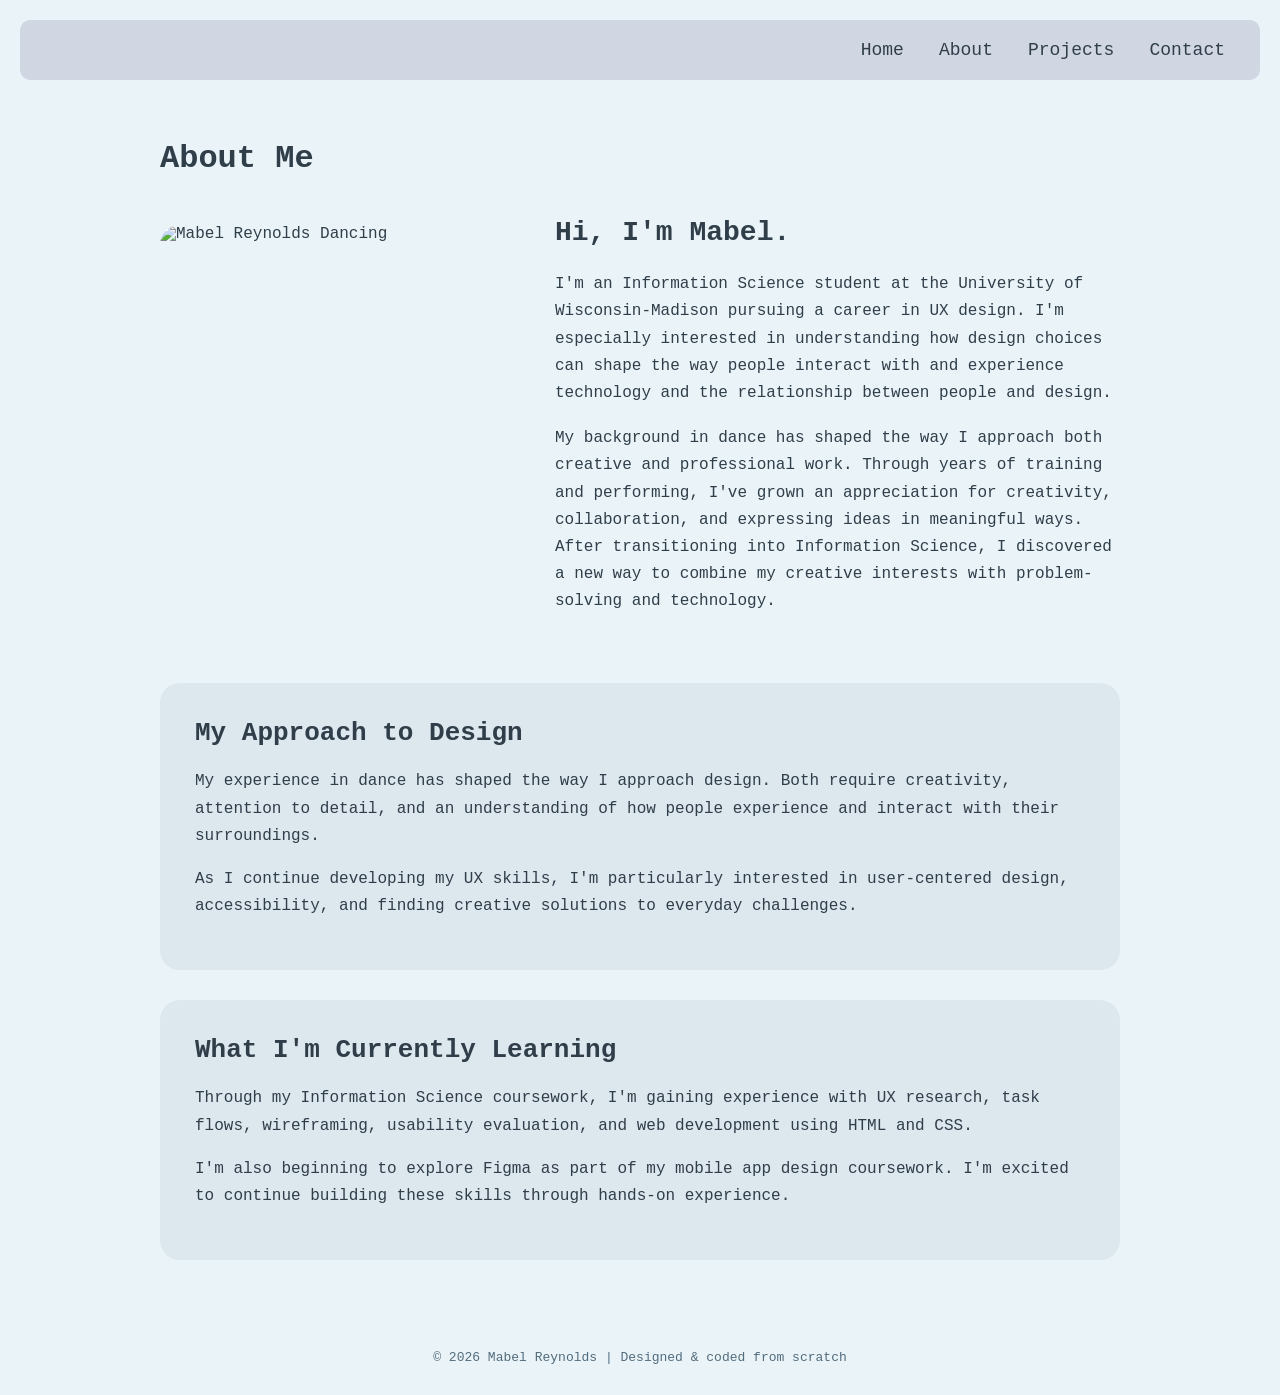
==== reynolds_about.html @ 393c9ef6 "Add files via upload" ====
<!doctype html>
<html>
<head>

    <link href="reynolds_website.css" rel="stylesheet" type="text/css">
    <meta charset="UTF-8">
	<meta name="viewport" content="width=device-width, initial-scale=1.0">
    <title>About - Mabel Reynolds</title>

</head>

<body>

<nav>
    <ul>
        <li><a href="index.html">Home</a></li>
        <li><a href="reynolds_about.html">About</a></li>
        <li><a href="reynolds_projects.html">Projects</a></li>
        <li><a href="reynolds_contact.html">Contact</a></li>
    </ul>
</nav>

    <main class="about">

        <h1>About Me</h1>

        <section class="about-intro">

            <img src="reynolds_dev:images/Dance_image.JPG"
                 alt="Mabel Reynolds Dancing"
                 class="about-picture">

            <div class="about-text">

                <h2>Hi, I'm Mabel.</h2>

                <p>
                    I'm an Information Science student at the University of Wisconsin-Madison pursuing a career in UX
                    design. I'm especially interested in understanding
                    how design choices can shape the way people interact
                    with and experience technology and the relationship between people and design.
                </p>

                <p>
                    My background in dance has shaped the way I approach both creative and professional work. Through years of training and performing, I've grown an appreciation for creativity, collaboration, and expressing ideas in meaningful ways. After transitioning into Information Science, I discovered a new way to combine my creative interests with problem-solving and technology.
                </p>

            </div>

        </section>
		
        <!-- Design Approach -->
        <section class="about-section">
            <h2>My Approach to Design</h2>

            <p>
                My experience in dance has shaped the way
                I approach design. Both require creativity,
                attention to detail, and an understanding
                of how people experience and interact with
                their surroundings.
            </p>

            <p>
                As I continue developing my UX skills,
                I'm particularly interested in
                user-centered design, accessibility,
                and finding creative solutions to
                everyday challenges.
            </p>
        </section>

        <!-- Current Skills -->
        <section class="about-section">
            <h2>What I'm Currently Learning</h2>

            <p>
                Through my Information Science coursework,
                I'm gaining experience with UX research,
                task flows, wireframing, usability
                evaluation, and web development using
                HTML and CSS.
            </p>

            <p>
                I'm also beginning to explore Figma
                as part of my mobile app design coursework.
                I'm excited to continue building these
                skills through hands-on experience.
            </p>
        </section>

    </main>

</body>
	
	
<footer class="site-footer">
    <p>
        © 2026 Mabel Reynolds |
        Designed & coded from scratch
    </p>
</footer>
</html>
---- reynolds_website.css ----
@charset "UTF-8";
/* CSS Document */
.intro {
	width: 960px;
	margin: 60px auto;
	
	display: flex;
	align-items: center;
	gap: 50px;
}

.intro-text {
	flex: 1;
}

.profile-picture {
	width: 400px;
	height: 500px;
	object-fit: cover;
	border-radius: 20px;
}

body {
	margin: 0;
	background-color: #EAF4F8;
	color: #303E4A;
	font-family: Consolas, "Andale Mono", "Lucida Console", "Lucida Sans Typewriter", Monaco, "Courier New", "monospace";
}

/* NAVIGATION BAR */

nav {
    background-color: #D0D7E3;
    width: calc(100% - 40px);
    margin: 20px auto 0;
    padding: 20px 35px;
    border-radius: 10px;
    box-sizing: border-box;
}

nav ul {
    display: flex;
    justify-content: flex-end;
    align-items: center;
    flex-wrap: wrap;
    gap: 35px;
    list-style: none;
    margin: 0;
    padding: 0;
}

nav a {
    color: #303E4A;
    text-decoration: none;
    font-size: 18px;
}

nav a:hover {
    color: #526B7D;
    text-decoration: underline;
}

/* MOBILE NAVIGATION */

@media (max-width: 600px) {
    nav {
        width: calc(100% - 24px);
        margin-top: 12px;
        padding: 15px 20px;
    }

    nav ul {
        gap: 15px;
        justify-content: flex-end;
    }

    nav a {
        font-size: 14px;
    }
}


/* ABOUT PAGE */

.about {
    width: 960px;
    margin: 60px auto;
}

/* About Me section */

.about-intro {
    display: flex;
    align-items: center;
    gap: 50px;
    margin-top: 40px;
    margin-bottom: 70px;
}

.about-picture {
    width: 350px;
    height: 400px;
    object-fit: cover;
    border-radius: 20px;
}

.about-text {
    flex: 1;
}

.about-text h2 {
    margin-top: 0;
    font-size: 28px;
}

.about-text p {
    line-height: 1.6;
}

/* Featured Work Section */

.featured-work {
    display: flex;
    align-items: center;
    gap: 50px;
    margin-top: 70px;
    margin-bottom: 70px;
}

.work-text {
    flex: 1;
}

.work-picture {
    width: 350px;
    height: 400px;
    object-fit: cover;
    border-radius: 20px;
}

/* What I Bring section */

.skills {
    margin-top: 60px;
    margin-bottom: 60px;
}

/* Chat GPT */

.skill-container {
    display: flex;
    gap: 40px;
}

.skill {
    flex: 1;
}

.skill h3 {
    font-size: 20px;
    margin-bottom: 10px;
}

.skill p {
    line-height: 1.5;
}


/* Currently Exploring section */

.interests {
    margin-top: 60px;
    margin-bottom: 60px;
}

.interests p {
    line-height: 1.6;
}


/* PROJECTS PAGE */

.projects {
    width: 90%;
    max-width: 960px;
    margin: 60px auto;
}

.projects-intro {
    margin-bottom: 45px;
}

.projects-intro h1 {
    font-size: 42px;
    margin-bottom: 20px;
}

.projects-intro p {
    line-height: 1.7;
    max-width: 750px;
}

/* Individual project cards */

.project-card {
    background-color: #DCE7EE;
    border-radius: 20px;
    padding: 35px;
    margin-bottom: 30px;
}

.project-info h2 {
    font-size: 25px;
    margin-top: 0;
    margin-bottom: 12px;
}

.project-category {
    font-size: 14px;
    color: #526B7D;
    margin-bottom: 25px;
}

.project-info p {
    line-height: 1.7;
}

/* Project images */

.project-image {
    display: block;
    width: 80%;
    max-width: 600px;
    height: auto;
    margin: 25px auto;
    border-radius: 12px;
}

/* Website links */

.project-link {
    display: inline-block;
    margin-top: 15px;
    padding: 12px 22px;
    background-color: #303E4A;
    color: #FFFFFF;
    text-decoration: none;
    border-radius: 8px;
}

.project-link:hover {
    background-color: #526B7D;
}

.project-link:focus-visible {
    outline: 3px solid #303E4A;
    outline-offset: 4px;
}

/* Smaller screens */

@media (max-width: 600px) {
    .projects {
        margin: 30px auto;
    }

    .project-card {
        padding: 22px;
    }

    .projects-intro h1 {
        font-size: 32px;
    }

    nav {
        padding: 15px;
    }

    nav ul {
        flex-wrap: wrap;
        gap: 15px;
    }
}

/* Wireframe Gallery */

.wireframe-gallery {
    display: flex;
    gap: 20px;
    margin-top: 25px;
}

.wireframe-gallery img {
    width: 48%;
    height: auto;
    object-fit: contain;
    border-radius: 10px;
}

/* Mobile Layout */

@media (max-width: 600px) {
    .wireframe-gallery {
        flex-direction: column;
    }

    .wireframe-gallery img {
        width: 100%;
    }
}

/* FEATURED PROJECTS */

.featured-projects {
    width: 90%;
    max-width: 960px;
    margin: 90px auto 70px;
}

.featured-projects h2 {
    font-size: 32px;
    margin-bottom: 15px;
}

.featured-intro {
    margin-bottom: 30px;
    line-height: 1.7;
}

/* Two project cards */

.featured-container {
    display: flex;
    gap: 25px;
    align-items: stretch;
}

.featured-card {
    background-color: #DCE7EE;
    border-radius: 18px;
    padding: 25px;
    flex: 1;
    min-width: 0;
    display: flex;
    flex-direction: column;
}

.featured-card img {
    width: 100%;
    height: 220px;
    object-fit: cover;
    border-radius: 10px;
}

.featured-card h3 {
    font-size: 22px;
    margin-top: 20px;
    margin-bottom: 8px;
}

.featured-category {
    font-size: 14px;
    color: #526B7D;
}

.featured-card p {
    line-height: 1.6;
}

/* Project buttons */

.featured-button {
    display: inline-block;
    align-self: flex-start;
    margin-top: auto;
    padding: 12px 20px;
    background-color: #303E4A;
    color: white;
    text-decoration: none;
    border-radius: 8px;
}

.featured-button:hover {
    background-color: #526B7D;
}

.featured-button:focus-visible {
    outline: 3px solid #303E4A;
    outline-offset: 4px;
}

/* Mobile Layout */

@media (max-width: 700px) {
    .featured-container {
        flex-direction: column;
    }

    .featured-card img {
        height: auto;
    }

    .featured-projects {
        margin: 40px auto;
    }
}

/* HOMEPAGE INTRO BUTTONS */

.intro-buttons {
    display: flex;
    gap: 15px;
    flex-wrap: wrap;
    margin-top: 25px;
}

.intro-button {
    display: inline-block;
    padding: 12px 22px;
    background-color: #303E4A;
    color: #FFFFFF;
    text-decoration: none;
    border-radius: 8px;
    font-size: 16px;
    transition: background-color 0.2s ease;
}

.intro-button:hover {
    background-color: #526B7D;
}

/* Secondary Resume Button */

.intro-button-secondary {
    background-color: transparent;
    color: #303E4A;
    border: 2px solid #303E4A;
    padding: 10px 20px;
}

.intro-button-secondary:hover {
    background-color: #DCE7EE;
}

/* Keyboard Accessibility */

.intro-button:focus-visible {
    outline: 3px solid #526B7D;
    outline-offset: 4px;
}

/* MOBILE RESPONSIVENESS */

@media (max-width: 768px) {

    /* Homepage introduction */
    .intro {
        width: 90%;
        max-width: 960px;
        flex-direction: column;
        gap: 25px;
        margin: 35px auto;
    }

    .intro-text {
        width: 100%;
    }

    .profile-picture {
        max-width: 100%;
        height: auto;
    }

    /* Featured projects */
    .featured-container {
        flex-direction: column;
    }

    .featured-card {
        width: auto;
    }

    /* Projects page */
    .projects {
        width: 90%;
        margin: 35px auto;
    }

    .wireframe-gallery {
        flex-direction: column;
    }

    .wireframe-gallery img {
        width: 100%;
    }

    /* Navigation */
    nav ul {
        display: flex;
        flex-wrap: wrap;
        justify-content: center;
        gap: 15px;
    }
}

/* ABOUT PAGE - MOBILE RESPONSIVENESS */

@media (max-width: 768px) {

    .about {
        width: 90%;
        max-width: 960px;
        margin: 35px auto;
        display: flex;
        flex-direction: column;
        gap: 25px;
    }

    .about-text {
        width: 100%;
        max-width: 100%;
    }

    .about img {
        display: block;
        max-width: 100%;
        height: auto;
    }

    .about h1 {
        font-size: 32px;
    }

    .about p {
        line-height: 1.7;
    }
}

/* UPDATED ABOUT PAGE */

.about-page {
    width: 90%;
    max-width: 960px;
    margin: 60px auto;
}

/* About introduction */

.about-intro {
    display: flex;
    align-items: center;
    gap: 45px;
    margin-bottom: 50px;
}

.about-text {
    flex: 1;
    min-width: 0;
}

.about-text h1 {
    font-size: 42px;
    margin-top: 0;
    margin-bottom: 25px;
}

.about-text p {
    line-height: 1.7;
    margin-bottom: 18px;
}

/* Dance photo */

.about-photo {
    display: block;
    width: 38%;
    height: auto;
    border-radius: 18px;
    object-fit: cover;
}

/* Additional sections */

.about-section {
    background-color: #DCE7EE;
    border-radius: 20px;
    padding: 35px;
    margin-bottom: 30px;
}

.about-section h2 {
    font-size: 26px;
    margin-top: 0;
    margin-bottom: 20px;
}

.about-section p {
    line-height: 1.7;
    margin-bottom: 15px;
}

/* Mobile layout */

@media (max-width: 768px) {

    .about-page {
        width: 90%;
        margin: 35px auto;
    }

    .about-intro {
        flex-direction: column;
        align-items: stretch;
        gap: 25px;
    }

    .about-text {
        width: 100%;
    }

    .about-text h1 {
        font-size: 32px;
    }

    .about-photo {
        width: 100%;
        max-width: 450px;
        height: auto;
        align-self: center;
    }

    .about-section {
        padding: 22px;
    }

    .about-section h2 {
        font-size: 23px;
    }
}

/* CONTACT PAGE */

.contact {
    width: 90%;
    max-width: 960px;
    margin: 70px auto;
    text-align: center;
}

.contact h1 {
    font-size: 42px;
    margin-bottom: 20px;
}

.contact-intro {
    max-width: 650px;
    margin: 0 auto 40px;
    line-height: 1.8;
}

.contact-card {
    background-color: #DCE7EE;
    border-radius: 20px;
    padding: 45px 30px;
    max-width: 550px;
    margin: 0 auto;
}

.contact-card h2 {
    font-size: 26px;
    margin-top: 0;
}

.contact-card p {
    line-height: 1.7;
    margin-bottom: 30px;
}

.contact-button {
    display: inline-block;
    background-color: #303E4A;
    color: white;
    padding: 14px 28px;
    border-radius: 10px;
    text-decoration: none;
    transition: background-color 0.2s ease;
}

.contact-button:hover {
    background-color: #526B7D;
}

.contact-button:focus-visible {
    outline: 3px solid #526B7D;
    outline-offset: 4px;
}

/* CONTACT PAGE MOBILE */

@media (max-width: 768px) {
    .contact {
        margin: 40px auto;
    }

    .contact h1 {
        font-size: 32px;
    }

    .contact-card {
        padding: 30px 20px;
    }
}

/* ACTIVITY APP MOCKUPS */

/* FIGMA MOCKUP IMAGE */

.mockup-gallery {
    width: 100%;
    margin: 25px auto;
    text-align: center;
}

.mockup-gallery img {
    display: block;
    width: 75%;
    max-width: 600px;
    height: auto;
    margin: 0 auto;
    border-radius: 12px;
}

.project-button {
    display: inline-block;
    background-color: #303E4A;
    color: white;
    padding: 12px 24px;
    border-radius: 10px;
    text-decoration: none;
    margin-top: 15px;
}

.project-button:hover {
    background-color: #526B7D;
}

.site-footer {
    text-align: center;
    padding: 30px 20px;
    margin-top: 60px;
    color: #526B7D;
    font-size: 13px;
}

.site-footer p {
    margin: 0;
}
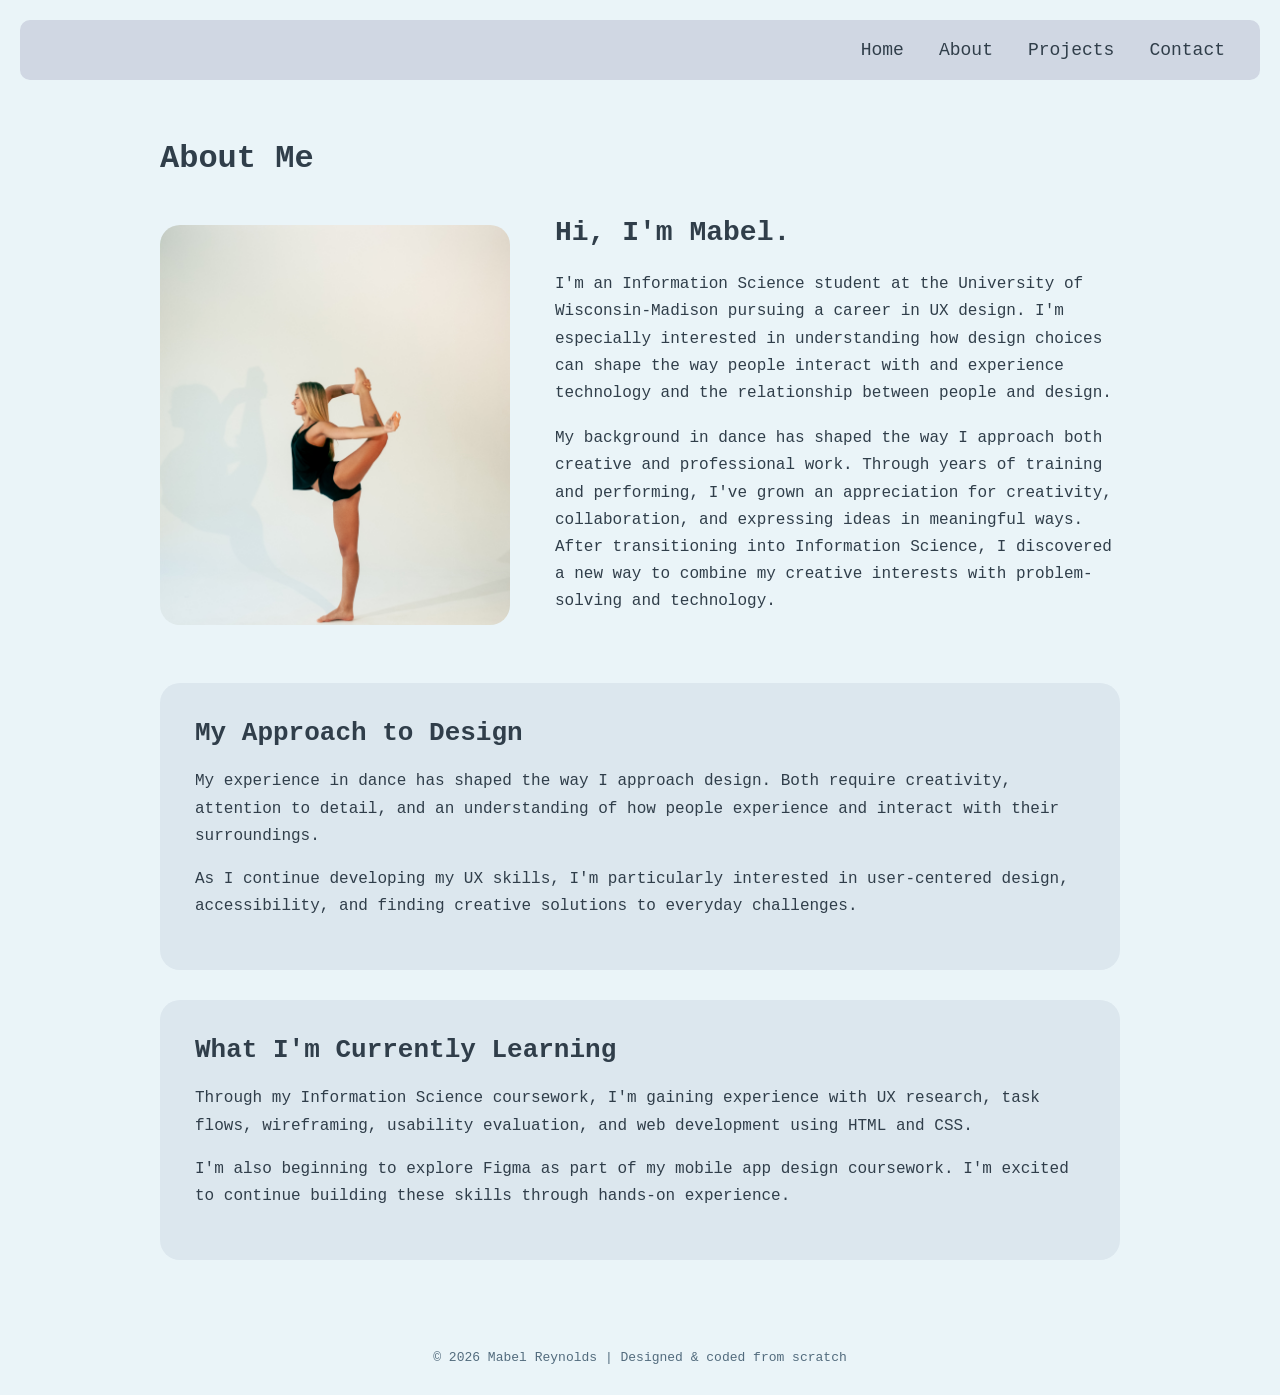
==== commit 8d928a49: "Add files via upload" ====
--- a/reynolds_about.html
+++ b/reynolds_about.html
@@ -26,7 +26,7 @@
 
         <section class="about-intro">
 
-            <img src="reynolds_dev:images/Dance_image.JPG"
+            <img src="Dance_image.JPG"
                  alt="Mabel Reynolds Dancing"
                  class="about-picture">
 
